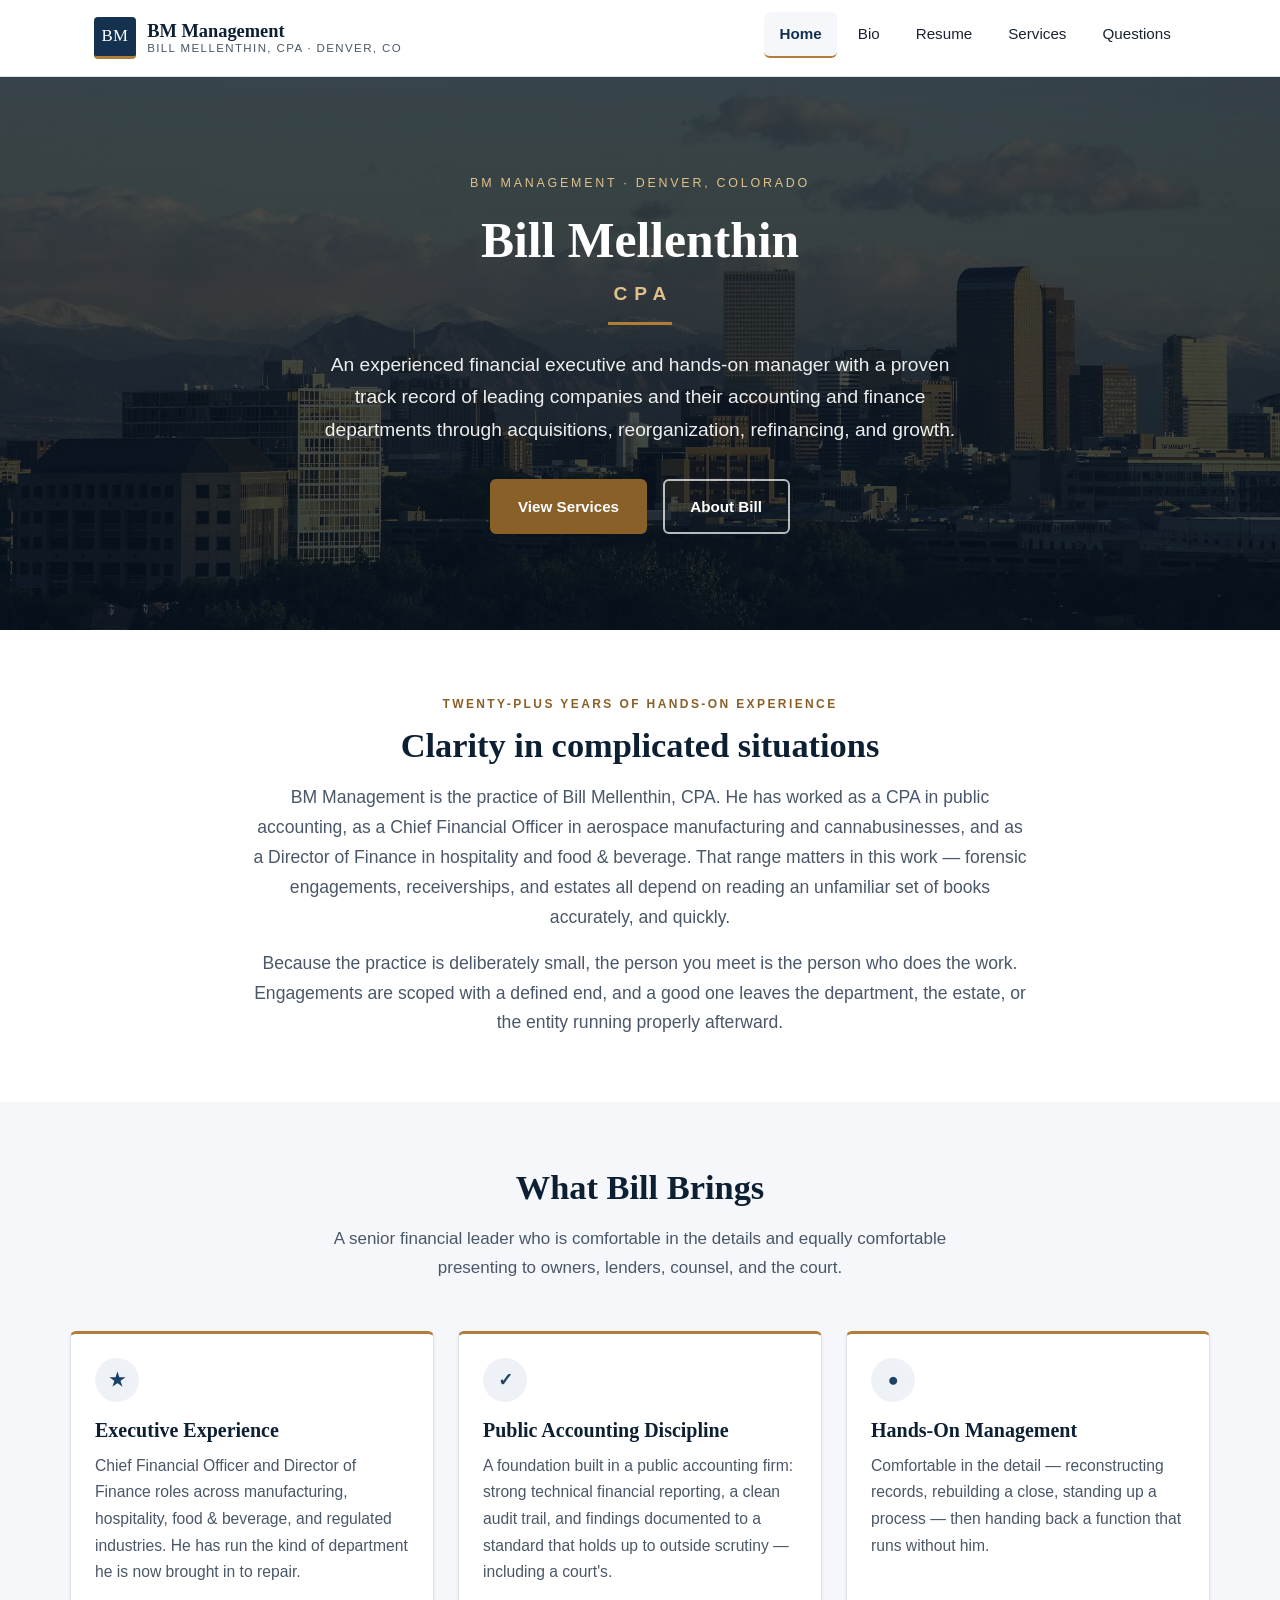
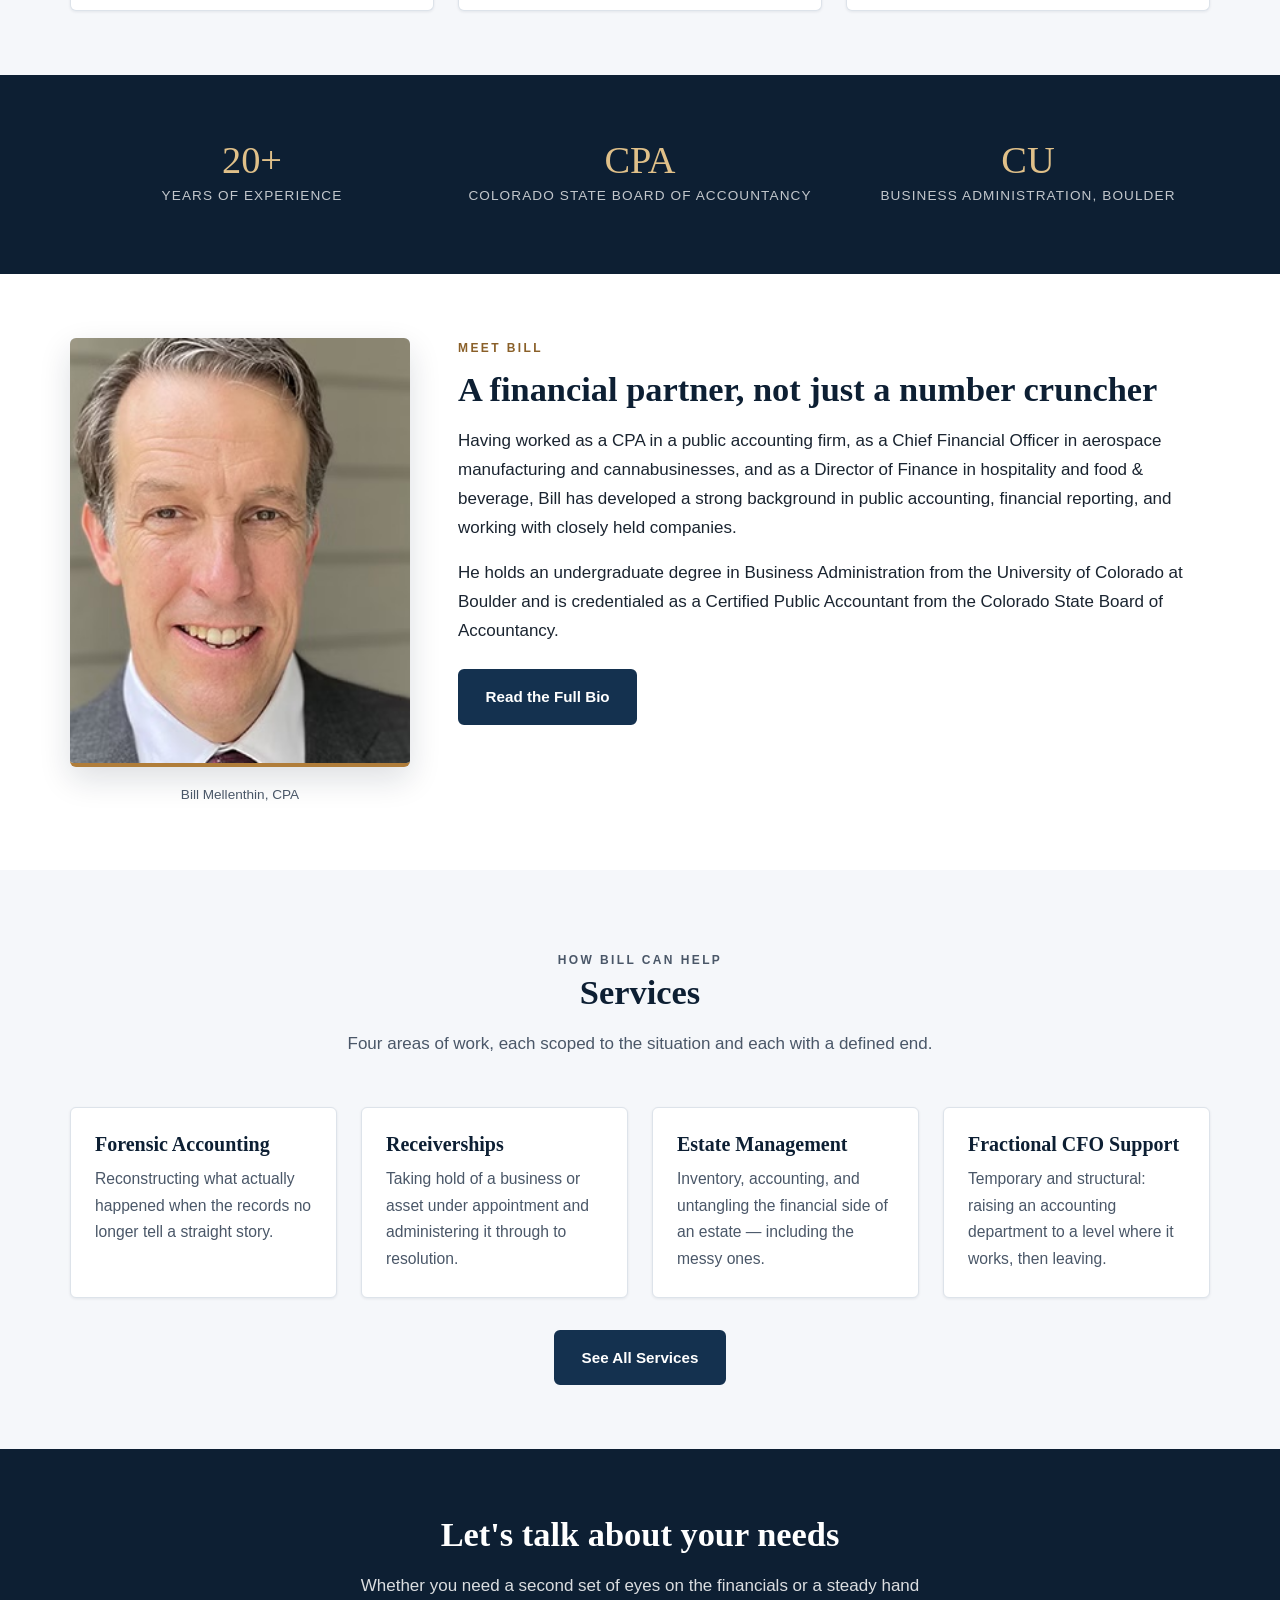
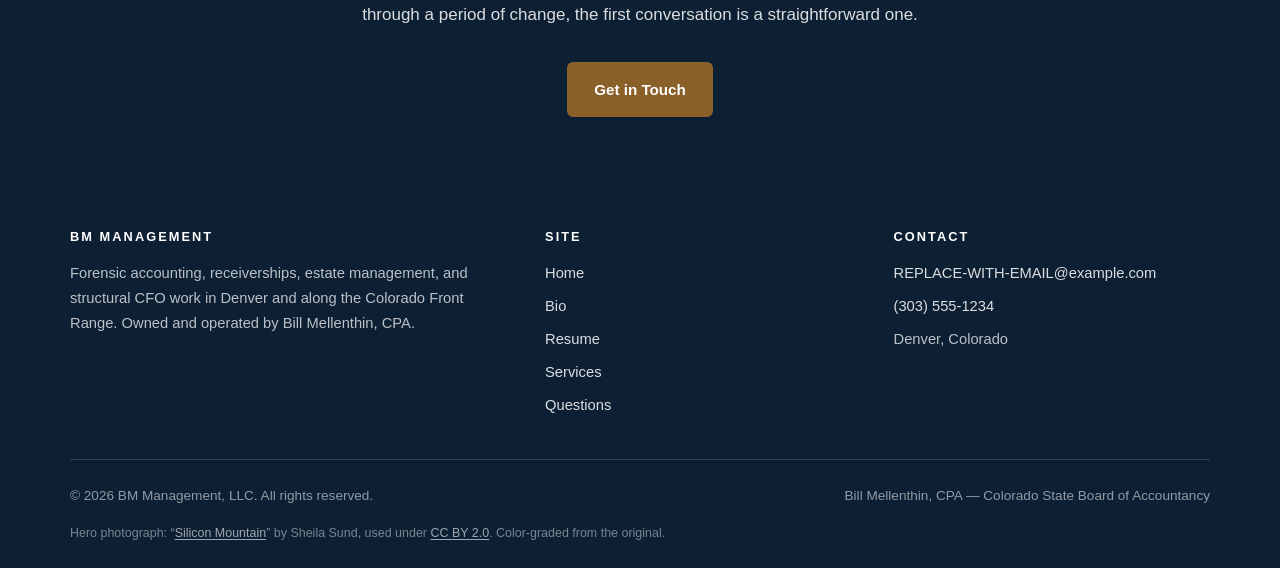
==== index.html @ ce3579af "Add files via upload" ====
<!DOCTYPE html>
<html lang="en">
<head>
  <meta charset="utf-8">
  <meta name="viewport" content="width=device-width, initial-scale=1">
  <title>BM Management &mdash; Bill Mellenthin, CPA | Denver, Colorado</title>
  <meta name="description" content="BM Management — financial leadership from Bill Mellenthin, CPA. Fractional CFO, controller, and financial reporting services for closely held companies in Denver and along the Colorado Front Range.">
  <link rel="stylesheet" href="assets/css/styles.css">
</head>
<body>

<a class="skip-link" href="#main">Skip to main content</a>

<!-- ===== Header (identical on all five pages) ===== -->
<header class="site-header">
  <div class="header-inner">
    <a class="brand" href="index.html">
      <span class="brand-mark" aria-hidden="true">BM</span>
      <span class="brand-text">
        <span class="brand-name">BM Management</span>
        <span class="brand-sub">Bill Mellenthin, CPA &middot; Denver, CO</span>
      </span>
    </a>

    <button class="nav-toggle" type="button" aria-expanded="false" aria-controls="site-nav" aria-label="Open menu">
      &#9776;
    </button>

    <nav class="site-nav" id="site-nav" aria-label="Main">
      <ul>
        <li><a href="index.html" aria-current="page">Home</a></li>
        <li><a href="bio.html">Bio</a></li>
        <li><a href="resume.html">Resume</a></li>
        <li><a href="services.html">Services</a></li>
        <li><a href="questions.html">Questions</a></li>
      </ul>
    </nav>
  </div>
</header>

<main id="main">

  <!-- ===== Hero ===== -->
  <section class="hero">
    <div class="hero-inner">
      <p class="hero-eyebrow">BM Management &middot; Denver, Colorado</p>
      <h1>Bill Mellenthin<span class="hero-cred">CPA</span></h1>
      <hr class="hero-rule">
      <p class="hero-lede">
        An experienced financial executive and hands-on manager with a proven track record of
        leading companies and their accounting and finance departments through acquisitions,
        reorganization, refinancing, and growth.
      </p>
      <div class="hero-actions">
        <a class="btn btn--primary" href="services.html">View Services</a>
        <a class="btn btn--outline" href="bio.html">About Bill</a>
      </div>
    </div>
  </section>

  <!-- ===== Intro ===== -->
  <section class="section">
    <div class="container--narrow" style="text-align:center;">
      <p class="eyebrow">Twenty-plus years of hands-on experience</p>
      <h2>Clarity in complicated situations</h2>
      <p style="color:var(--ink-soft); font-size:1.1rem;">
        BM Management is the practice of Bill Mellenthin, CPA. He has worked as a CPA in public
        accounting, as a Chief Financial Officer in aerospace manufacturing and cannabusinesses,
        and as a Director of Finance in hospitality and food &amp; beverage. That range matters
        in this work &mdash; forensic engagements, receiverships, and estates all depend on
        reading an unfamiliar set of books accurately, and quickly.
      </p>
      <p style="color:var(--ink-soft); font-size:1.1rem; margin-top:var(--s-2);">
        Because the practice is deliberately small, the person you meet is the person who does
        the work. Engagements are scoped with a defined end, and a good one leaves the
        department, the estate, or the entity running properly afterward.
      </p>
    </div>
  </section>

  <!-- ===== Three highlights ===== -->
  <section class="section section--tint">
    <div class="container">
      <div class="section-head">
        <h2>What Bill Brings</h2>
        <p>A senior financial leader who is comfortable in the details and equally comfortable presenting to owners, lenders, counsel, and the court.</p>
      </div>

      <div class="grid grid--3">
        <article class="card card--accent">
          <div class="card-icon" aria-hidden="true">&#9733;</div>
          <h3>Executive Experience</h3>
          <p>
            Chief Financial Officer and Director of Finance roles across manufacturing,
            hospitality, food &amp; beverage, and regulated industries. He has run the kind
            of department he is now brought in to repair.
          </p>
        </article>

        <article class="card card--accent">
          <div class="card-icon" aria-hidden="true">&#10003;</div>
          <h3>Public Accounting Discipline</h3>
          <p>
            A foundation built in a public accounting firm: strong technical financial
            reporting, a clean audit trail, and findings documented to a standard that
            holds up to outside scrutiny &mdash; including a court's.
          </p>
        </article>

        <article class="card card--accent">
          <div class="card-icon" aria-hidden="true">&#9679;</div>
          <h3>Hands-On Management</h3>
          <p>
            Comfortable in the detail &mdash; reconstructing records, rebuilding a close,
            standing up a process &mdash; then handing back a function that runs without
            him.
          </p>
        </article>
      </div>
    </div>
  </section>

  <!-- ===== Stats ===== -->
  <section class="section section--navy">
    <div class="container">
      <div class="stats">
        <div>
          <span class="stat-num">20+</span>
          <span class="stat-label">Years of Experience</span>
        </div>
        <div>
          <span class="stat-num">CPA</span>
          <span class="stat-label">Colorado State Board of Accountancy</span>
        </div>
        <div>
          <span class="stat-num">CU</span>
          <span class="stat-label">Business Administration, Boulder</span>
        </div>
      </div>
    </div>
  </section>

  <!-- ===== Portrait + short bio ===== -->
  <section class="section">
    <div class="container">
      <div class="media">
        <div>
          <div class="portrait-frame">
            <img src="assets/images/bill-mellenthin.jpg"
                 alt="Portrait of Bill Mellenthin, CPA">
          </div>
          <p class="portrait-caption">Bill Mellenthin, CPA</p>
        </div>

        <div>
          <p class="eyebrow">Meet Bill</p>
          <h2>A financial partner, not just a number cruncher</h2>
          <p>
            Having worked as a CPA in a public accounting firm, as a Chief Financial Officer in
            aerospace manufacturing and cannabusinesses, and as a Director of Finance in
            hospitality and food &amp; beverage, Bill has developed a strong background in public
            accounting, financial reporting, and working with closely held companies.
          </p>
          <p>
            He holds an undergraduate degree in Business Administration from the University of
            Colorado at Boulder and is credentialed as a Certified Public Accountant from the
            Colorado State Board of Accountancy.
          </p>
          <p style="margin-top:var(--s-3);">
            <a class="btn btn--navy" href="bio.html">Read the Full Bio</a>
          </p>
        </div>
      </div>
    </div>
  </section>

  <!-- ===== Services teaser ===== -->
  <section class="section section--tint">
    <div class="container">
      <div class="section-head">
        <p class="eyebrow">How Bill Can Help</p>
        <h2>Services</h2>
        <p>Four areas of work, each scoped to the situation and each with a defined end.</p>
      </div>

      <div class="grid grid--4">
        <article class="card">
          <h3>Forensic Accounting</h3>
          <p>Reconstructing what actually happened when the records no longer tell a straight story.</p>
        </article>
        <article class="card">
          <h3>Receiverships</h3>
          <p>Taking hold of a business or asset under appointment and administering it through to resolution.</p>
        </article>
        <article class="card">
          <h3>Estate Management</h3>
          <p>Inventory, accounting, and untangling the financial side of an estate &mdash; including the messy ones.</p>
        </article>
        <article class="card">
          <h3>Fractional CFO Support</h3>
          <p>Temporary and structural: raising an accounting department to a level where it works, then leaving.</p>
        </article>
      </div>

      <p style="text-align:center; margin-top:var(--s-4);">
        <a class="btn btn--navy" href="services.html">See All Services</a>
      </p>
    </div>
  </section>

  <!-- ===== CTA ===== -->
  <section class="section section--navy cta-band">
    <div class="container--narrow">
      <h2>Let's talk about your needs</h2>
      <p>
        Whether you need a second set of eyes on the financials or a steady hand through a
        period of change, the first conversation is a straightforward one.
      </p>
      <!-- TODO: replace with Bill's real email address -->
      <a class="btn btn--primary" href="mailto:REPLACE-WITH-EMAIL@example.com">Get in Touch</a>
    </div>
  </section>

</main>

<!-- ===== Footer (identical on all five pages) ===== -->
<footer class="site-footer">
  <div class="footer-grid">
    <div>
      <h4>BM Management</h4>
      <p>
        Forensic accounting, receiverships, estate management, and structural CFO
        work in Denver and along the Colorado Front Range. Owned and operated by
        Bill Mellenthin, CPA.
      </p>
    </div>
    <div>
      <h4>Site</h4>
      <ul>
        <li><a href="index.html">Home</a></li>
        <li><a href="bio.html">Bio</a></li>
        <li><a href="resume.html">Resume</a></li>
        <li><a href="services.html">Services</a></li>
        <li><a href="questions.html">Questions</a></li>
      </ul>
    </div>
    <div>
      <h4>Contact</h4>
      <ul>
        <!-- TODO: replace both placeholders with Bill's real contact details -->
        <li><a href="mailto:REPLACE-WITH-EMAIL@example.com">REPLACE-WITH-EMAIL@example.com</a></li>
        <li><a href="tel:+13035551234">(303) 555-1234</a></li>
        <li>Denver, Colorado</li>
      </ul>
    </div>
  </div>
  <div class="footer-bottom">
    <!-- TODO: confirm the exact registered name on the Colorado Secretary of
         State filing and match it here character for character. -->
    <span>&copy; 2026 BM Management, LLC. All rights reserved.</span>
    <span>Bill Mellenthin, CPA &mdash; Colorado State Board of Accountancy</span>
  </div>
  <p class="photo-credit">
    Hero photograph: &ldquo;<a href="https://commons.wikimedia.org/wiki/File:Silicon_Mountain.jpg">Silicon Mountain</a>&rdquo;
    by Sheila Sund, used under <a href="https://creativecommons.org/licenses/by/2.0/">CC BY 2.0</a>. Color-graded from the original.
  </p>
</footer>

<script src="assets/js/main.js"></script>
</body>
</html>
---- assets/css/styles.css ----
/* ==========================================================================
   Bill Mellenthin, CPA — site styles
   Single stylesheet shared by all five pages.
   Sections: 1 Tokens · 2 Base · 3 Header/Nav · 4 Hero · 5 Layout · 6 Components
             7 Page-specific · 8 Footer · 9 Responsive · 10 Accessibility
   ========================================================================== */

/* --------------------------------------------------------------------------
   1. Design tokens — change colors/spacing here and the whole site follows
   -------------------------------------------------------------------------- */
:root {
  /* Brand palette */
  --navy-900: #0d1f33;
  --navy-800: #14314f;
  --navy-700: #1c4166;
  --navy-600: #275a86;
  /* Bronze/gold. Three weights, each with a checked contrast job:
     --accent     decorative only (rules, borders, dots) — 3.6:1 on white,
                  fine for non-text but NOT safe for small text
     --accent-dk  the text/button weight — 5.6:1 on white, passes AA
     --accent-lt  for use on dark — 9.6:1 on --navy-900, and 5.1:1 or better
                  on the hero photo at every tested viewport width */
  --accent:     #b07d3a;
  --accent-dk:  #8a6029;
  --accent-dkr: #6d4b20;   /* hover state for accent-dk */
  /* Lightened from #d9b478 on 2026-08-10. Measured against the actual rendered
     hero (not a model), the old value put the hero eyebrow at 4.46:1 — just
     under the 4.5 AA threshold for small text. This value clears it. */
  --accent-lt:  #e0c089;

  /* Neutrals */
  --ink:        #1a2430;   /* body text */
  --ink-soft:   #4a5768;   /* secondary text */
  --line:       #dde3ea;
  --surface:    #ffffff;
  --surface-2:  #f5f7fa;
  --surface-3:  #eef2f7;

  /* Typography */
  --font-serif: "Iowan Old Style", "Palatino Linotype", Palatino, "Book Antiqua", Georgia, serif;
  --font-sans:  -apple-system, BlinkMacSystemFont, "Segoe UI", Roboto, "Helvetica Neue", Arial, sans-serif;

  /* Spacing scale */
  --s-1: 0.5rem;
  --s-2: 1rem;
  --s-3: 1.5rem;
  --s-4: 2rem;
  --s-5: 3rem;
  --s-6: 4rem;
  --s-7: 6rem;

  /* Other */
  --radius: 6px;
  --shadow-sm: 0 1px 3px rgba(13, 31, 51, 0.08);
  --shadow-md: 0 4px 16px rgba(13, 31, 51, 0.10);
  --shadow-lg: 0 12px 32px rgba(13, 31, 51, 0.14);
  --maxw: 1140px;
  --maxw-narrow: 780px;
}

/* --------------------------------------------------------------------------
   2. Base
   -------------------------------------------------------------------------- */
*, *::before, *::after { box-sizing: border-box; }

html { scroll-behavior: smooth; }

body {
  margin: 0;
  font-family: var(--font-sans);
  font-size: 1.0625rem;      /* 17px — comfortable default */
  line-height: 1.7;
  color: var(--ink);
  background: var(--surface);
  -webkit-font-smoothing: antialiased;
}

h1, h2, h3, h4 {
  font-family: var(--font-serif);
  color: var(--navy-900);
  line-height: 1.25;
  margin: 0 0 var(--s-2);
  font-weight: 600;
}

h1 { font-size: clamp(2.1rem, 4.5vw, 3.1rem); }
h2 { font-size: clamp(1.6rem, 3vw, 2.15rem); }
h3 { font-size: 1.25rem; }
h4 { font-size: 1.05rem; }

p  { margin: 0 0 var(--s-2); }
p:last-child { margin-bottom: 0; }

a { color: var(--navy-600); text-decoration-thickness: 1px; text-underline-offset: 2px; }
a:hover { color: var(--accent-dk); }

img { max-width: 100%; height: auto; display: block; }

ul, ol { margin: 0 0 var(--s-2); padding-left: 1.25rem; }
li { margin-bottom: 0.35rem; }

hr { border: 0; border-top: 1px solid var(--line); margin: var(--s-4) 0; }

/* --------------------------------------------------------------------------
   3. Header + navigation
   -------------------------------------------------------------------------- */
.site-header {
  position: sticky;
  top: 0;
  z-index: 50;
  background: rgba(255, 255, 255, 0.96);
  backdrop-filter: saturate(180%) blur(8px);
  border-bottom: 1px solid var(--line);
}

.header-inner {
  max-width: var(--maxw);
  margin: 0 auto;
  padding: 0 var(--s-3);
  display: flex;
  align-items: center;
  justify-content: space-between;
  min-height: 76px;
  gap: var(--s-3);
}

.brand {
  display: flex;
  align-items: center;
  gap: 0.7rem;
  text-decoration: none;
  color: inherit;
}
.brand:hover { color: inherit; }

.brand-mark {
  width: 42px; height: 42px;
  flex: 0 0 42px;
  border-radius: 4px;
  background: var(--navy-800);
  color: #fff;
  font-family: var(--font-serif);
  font-size: 1.05rem;
  letter-spacing: 0.02em;
  display: grid;
  place-items: center;
  border-bottom: 3px solid var(--accent);
}

.brand-text { display: flex; flex-direction: column; line-height: 1.2; }
.brand-name {
  font-family: var(--font-serif);
  font-size: 1.15rem;
  font-weight: 600;
  color: var(--navy-900);
}
.brand-sub {
  font-size: 0.72rem;
  letter-spacing: 0.12em;
  text-transform: uppercase;
  color: var(--ink-soft);
}

.nav-toggle {
  display: none;
  background: none;
  border: 1px solid var(--line);
  border-radius: var(--radius);
  padding: 0.55rem 0.7rem;
  cursor: pointer;
  color: var(--navy-800);
  font-size: 1.15rem;
  line-height: 1;
}

.site-nav ul {
  list-style: none;
  display: flex;
  gap: 0.35rem;
  margin: 0;
  padding: 0;
}

.site-nav a {
  display: block;
  padding: 0.55rem 0.95rem;
  border-radius: var(--radius);
  text-decoration: none;
  color: var(--ink);
  font-size: 0.95rem;
  font-weight: 500;
  border-bottom: 2px solid transparent;
  transition: background-color 0.15s ease, color 0.15s ease;
}

.site-nav a:hover { background: var(--surface-2); color: var(--navy-700); }

/* The current page carries the same filled background as the hover state, so
   it reads as "you are here" without needing to be hovered. The bronze
   underline stays on top of it: background alone would leave the current page
   indistinguishable from whatever the mouse happens to be resting on, and
   would be invisible to anyone who can't perceive the fill. */
.site-nav a[aria-current="page"] {
  background: var(--surface-2);
  color: var(--navy-800);
  border-bottom-color: var(--accent);
  font-weight: 600;
}

/* Hovering the page you're already on still gives feedback — one step darker. */
.site-nav a[aria-current="page"]:hover {
  background: var(--surface-3);
  color: var(--navy-800);
}

/* --------------------------------------------------------------------------
   4. Hero
   -------------------------------------------------------------------------- */
.hero {
  position: relative;
  /* Photograph: "Silicon Mountain" by Sheila Sund, CC BY 2.0 (see footer credit).
     The file has been colour-graded before upload — a graduated ND on the sky
     and, more importantly, a highlight rolloff on the sunlit tower faces, which
     were blown to pure white and were the real obstacle to legible text.

     The overlay gets HEAVIER toward the bottom, which is the opposite of the
     usual instinct: the sky is already graded down, while the brightest pixels
     in the frame are the lit buildings in the lower half.

     The top stop was raised from 0.55 to 0.64 on 2026-08-10: measured against
     the REAL RENDER (not a model), the gold eyebrow near the top of the hero
     was landing at 4.24:1 on wide viewports — under the 4.5 AA threshold.

     HOW TO VERIFY THIS PROPERLY: render the page twice, once normally and once
     with `.hero-inner *{visibility:hidden}`, and read background luminance from
     the text-hidden copy. Sampling the normal render alone is WRONG — the
     anti-aliased edges of the glyphs get counted as background and the numbers
     come out nonsensical (white text appearing to sit on white).
     Measured figures are in docs/ACCESSIBILITY-AND-FUTURE-IDEAS.txt.
     If this photo is ever swapped, re-measure the same way. */
  background-image:
    linear-gradient(
      rgba(8, 20, 35, 0.64) 0%,
      rgba(8, 20, 35, 0.70) 50%,
      rgba(8, 20, 35, 0.76) 100%),
    url("../images/hero-denver-rockies.jpg");
  background-size: cover;
  background-position: center 58%;
  color: #fff;
  padding: var(--s-7) var(--s-3);
  text-align: center;
}

.hero-inner { max-width: 820px; margin: 0 auto; }

.hero-eyebrow {
  font-size: 0.78rem;
  letter-spacing: 0.22em;
  text-transform: uppercase;
  color: var(--accent-lt);
  margin-bottom: var(--s-2);
}

.hero h1 { color: #fff; margin-bottom: var(--s-2); }

/* "CPA" sits on its own line beneath the name. Letterspaced so three letters
   still carry weight at this size.
   The text-indent matters: letter-spacing adds trailing space after the LAST
   letter too, which drags centered text visibly off-centre. Indenting by the
   same amount puts it back. */
.hero h1 .hero-cred {
  display: block;
  margin-top: 0.6rem;
  font-family: var(--font-sans);
  font-size: clamp(1rem, 1.8vw, 1.2rem);
  font-weight: 600;
  letter-spacing: 0.36em;
  text-indent: 0.36em;
  text-transform: uppercase;
  color: var(--accent-lt);
}

.hero-rule {
  width: 64px;
  height: 3px;
  background: var(--accent);
  margin: var(--s-2) auto var(--s-3);
  border: 0;
}

.hero-lede {
  font-size: clamp(1.05rem, 2vw, 1.2rem);
  color: rgba(255, 255, 255, 0.92);
  max-width: 640px;
  margin: 0 auto var(--s-4);
}

.hero-actions {
  display: flex;
  flex-wrap: wrap;
  gap: var(--s-2);
  justify-content: center;
}

/* Slim hero used on interior pages */
.page-hero {
  background: var(--navy-900);
  background-image: linear-gradient(135deg, var(--navy-900), var(--navy-700));
  color: #fff;
  padding: var(--s-6) var(--s-3) var(--s-5);
  text-align: center;
}
.page-hero h1 { color: #fff; margin-bottom: 0.35rem; }
.page-hero p {
  color: rgba(255, 255, 255, 0.85);
  max-width: 640px;
  margin: var(--s-2) auto 0;
}
.page-hero .hero-rule { margin-bottom: 0; }

/* --------------------------------------------------------------------------
   5. Layout
   -------------------------------------------------------------------------- */
.section { padding: var(--s-6) var(--s-3); }
.section--tint { background: var(--surface-2); }
.section--navy { background: var(--navy-900); color: rgba(255,255,255,0.9); }
.section--navy h2 { color: #fff; }

.container { max-width: var(--maxw); margin: 0 auto; }
.container--narrow { max-width: var(--maxw-narrow); margin: 0 auto; }

.section-head { text-align: center; margin-bottom: var(--s-5); }
.section-head p {
  color: var(--ink-soft);
  max-width: 640px;
  margin: var(--s-2) auto 0;
}

.eyebrow {
  font-size: 0.75rem;
  letter-spacing: 0.2em;
  text-transform: uppercase;
  color: var(--accent-dk);
  font-weight: 600;
  margin-bottom: 0.6rem;
}

.grid { display: grid; gap: var(--s-3); }
.grid--2 { grid-template-columns: repeat(2, 1fr); }
.grid--3 { grid-template-columns: repeat(3, 1fr); }
.grid--4 { grid-template-columns: repeat(4, 1fr); }

/* --------------------------------------------------------------------------
   6. Components
   -------------------------------------------------------------------------- */

/* Buttons */
.btn {
  display: inline-block;
  padding: 0.8rem 1.6rem;
  border-radius: var(--radius);
  font-size: 0.95rem;
  font-weight: 600;
  text-decoration: none;
  border: 2px solid transparent;
  cursor: pointer;
  transition: background-color 0.15s ease, color 0.15s ease, border-color 0.15s ease;
}

/* Uses --accent-dk, not --accent: white on --accent is only 3.6:1 and the
   button label is small bold text, which needs 4.5:1. */
.btn--primary { background: var(--accent-dk); border-color: var(--accent-dk); color: #fff; }
.btn--primary:hover { background: var(--accent-dkr); border-color: var(--accent-dkr); color: #fff; }

.btn--outline { background: transparent; border-color: rgba(255,255,255,0.7); color: #fff; }
.btn--outline:hover { background: rgba(255,255,255,0.12); color: #fff; border-color: #fff; }

.btn--navy { background: var(--navy-800); border-color: var(--navy-800); color: #fff; }
.btn--navy:hover { background: var(--navy-700); border-color: var(--navy-700); color: #fff; }

/* Cards */
.card {
  background: var(--surface);
  border: 1px solid var(--line);
  border-radius: var(--radius);
  padding: var(--s-3);
  box-shadow: var(--shadow-sm);
}

.card--accent { border-top: 3px solid var(--accent); }

.card h3 { margin-bottom: 0.6rem; }
.card p { color: var(--ink-soft); font-size: 0.98rem; }

.card-icon {
  width: 44px; height: 44px;
  border-radius: 50%;
  background: var(--surface-3);
  color: var(--navy-700);
  display: grid;
  place-items: center;
  font-family: var(--font-serif);
  font-size: 1.15rem;
  font-weight: 600;
  margin-bottom: var(--s-2);
}

/* Stat strip */
.stats {
  display: grid;
  grid-template-columns: repeat(3, 1fr);
  gap: var(--s-3);
  text-align: center;
}
.stat-num {
  font-family: var(--font-serif);
  font-size: 2.4rem;
  color: var(--accent-lt);
  line-height: 1.1;
  display: block;
}
.stat-label {
  font-size: 0.85rem;
  letter-spacing: 0.08em;
  text-transform: uppercase;
  color: rgba(255,255,255,0.75);
}

/* Two-column media block */
.media {
  display: grid;
  grid-template-columns: 340px 1fr;
  gap: var(--s-5);
  align-items: start;
}

.portrait-frame {
  border-radius: var(--radius);
  overflow: hidden;
  box-shadow: var(--shadow-lg);
  border-bottom: 4px solid var(--accent);
  background: var(--surface-3);
}
.portrait-frame img {
  width: 100%;
  aspect-ratio: 4 / 5;
  object-fit: cover;
  /* the source photo is a wide crop — pull focus onto the face */
  object-position: center 22%;
}

.portrait-caption {
  margin-top: var(--s-2);
  font-size: 0.85rem;
  color: var(--ink-soft);
  text-align: center;
}

/* Fact list (label / value rows) */
.facts { margin: 0; }
.facts div {
  display: flex;
  gap: var(--s-2);
  padding: 0.7rem 0;
  border-bottom: 1px solid var(--line);
  font-size: 0.95rem;
}
.facts div:last-child { border-bottom: 0; }
.facts dt {
  flex: 0 0 40%;
  font-weight: 600;
  color: var(--navy-800);
}
.facts dd { margin: 0; color: var(--ink-soft); }

/* Callout / note */
.note {
  background: #fdf6e9;
  border-left: 4px solid var(--accent);
  border-radius: 0 var(--radius) var(--radius) 0;
  padding: var(--s-2) var(--s-3);
  font-size: 0.95rem;
  color: #6b512a;
}
.note strong { color: #4d3a1c; }

/* Pills / tags */
.pills { display: flex; flex-wrap: wrap; gap: 0.5rem; padding: 0; margin: 0; list-style: none; }
.pills li {
  background: var(--surface-3);
  border: 1px solid var(--line);
  border-radius: 999px;
  padding: 0.35rem 0.9rem;
  font-size: 0.85rem;
  color: var(--navy-800);
  margin: 0;
}

/* CTA band */
.cta-band { text-align: center; }
.cta-band h2 { color: #fff; }
.cta-band p { color: rgba(255,255,255,0.85); max-width: 560px; margin: 0 auto var(--s-4); }

/* --------------------------------------------------------------------------
   7. Page-specific
   -------------------------------------------------------------------------- */

/* Resume — timeline */
.resume-actions {
  display: flex;
  gap: var(--s-2);
  flex-wrap: wrap;
  justify-content: center;
  margin-bottom: var(--s-5);
}

.timeline { position: relative; padding-left: var(--s-4); }
.timeline::before {
  content: "";
  position: absolute;
  left: 6px; top: 6px; bottom: 6px;
  width: 2px;
  background: var(--line);
}

.job { position: relative; margin-bottom: var(--s-5); }
.job:last-child { margin-bottom: 0; }
.job::before {
  content: "";
  position: absolute;
  left: calc(-1 * var(--s-4) + 1px);
  top: 8px;
  width: 12px; height: 12px;
  border-radius: 50%;
  background: var(--accent);
  border: 2px solid var(--surface);
  box-shadow: 0 0 0 2px var(--line);
}

.job-head {
  display: flex;
  flex-wrap: wrap;
  align-items: baseline;
  justify-content: space-between;
  gap: 0.5rem;
  margin-bottom: 0.15rem;
}
.job h3 { margin: 0; }
.job-dates {
  font-size: 0.85rem;
  color: var(--ink-soft);
  white-space: nowrap;
  font-variant-numeric: tabular-nums;
}
.job-org {
  color: var(--accent-dk);
  font-weight: 600;
  font-size: 0.95rem;
  margin-bottom: 0.6rem;
}
.job ul { color: var(--ink-soft); font-size: 0.97rem; }

/* Services */
.service-list { display: grid; gap: var(--s-3); grid-template-columns: repeat(2, 1fr); }
.service h3 { display: flex; align-items: baseline; gap: 0.6rem; }
.service h3 .num {
  font-size: 0.8rem;
  color: var(--accent-dk);   /* small text — needs the darker weight */
  font-family: var(--font-sans);
  font-weight: 700;
  letter-spacing: 0.08em;
}
.service ul { font-size: 0.95rem; color: var(--ink-soft); margin-top: 0.6rem; margin-bottom: 0; }

/* FAQ — <details>/<summary>, works without JavaScript */
.faq { border-top: 1px solid var(--line); }

.faq details {
  border-bottom: 1px solid var(--line);
}

.faq summary {
  cursor: pointer;
  padding: var(--s-3) 2.5rem var(--s-3) 0;
  position: relative;
  font-family: var(--font-serif);
  font-size: 1.1rem;
  font-weight: 600;
  color: var(--navy-900);
  list-style: none;
}
.faq summary::-webkit-details-marker { display: none; }

.faq summary::after {
  content: "+";
  position: absolute;
  right: 0.5rem;
  top: 50%;
  transform: translateY(-50%);
  font-family: var(--font-sans);
  font-size: 1.5rem;
  font-weight: 400;
  color: var(--accent);
  line-height: 1;
}
.faq details[open] summary::after { content: "\2013"; }

.faq summary:hover { color: var(--navy-600); }

.faq .faq-body {
  padding: 0 2.5rem var(--s-3) 0;
  color: var(--ink-soft);
  font-size: 0.98rem;
}

.faq-group-title {
  margin-top: var(--s-5);
  margin-bottom: var(--s-1);
  padding-bottom: 0.5rem;
}
.faq-group-title:first-of-type { margin-top: 0; }

/* --------------------------------------------------------------------------
   8. Footer
   -------------------------------------------------------------------------- */
.site-footer {
  background: var(--navy-900);
  color: rgba(255,255,255,0.72);
  padding: var(--s-5) var(--s-3) var(--s-3);
  font-size: 0.92rem;
}

.footer-grid {
  max-width: var(--maxw);
  margin: 0 auto;
  display: grid;
  grid-template-columns: 1.4fr 1fr 1fr;
  gap: var(--s-4);
}

.site-footer h4 {
  color: #fff;
  font-size: 0.8rem;
  letter-spacing: 0.16em;
  text-transform: uppercase;
  font-family: var(--font-sans);
  font-weight: 700;
  margin-bottom: var(--s-2);
}

.site-footer a { color: rgba(255,255,255,0.85); text-decoration: none; }
.site-footer a:hover { color: var(--accent-lt); text-decoration: underline; }

.site-footer ul { list-style: none; padding: 0; margin: 0; }
.site-footer li { margin-bottom: 0.5rem; }

.footer-bottom {
  max-width: var(--maxw);
  margin: var(--s-4) auto 0;
  padding-top: var(--s-3);
  border-top: 1px solid rgba(255,255,255,0.14);
  display: flex;
  flex-wrap: wrap;
  gap: var(--s-2);
  justify-content: space-between;
  font-size: 0.85rem;
  color: rgba(255,255,255,0.55);
}

/* Photo credit. The hero image is CC BY 2.0, which REQUIRES attribution —
   this line is a licence condition, not decoration. If the hero photo is
   ever replaced with one that needs no credit, remove it then and not before. */
.photo-credit {
  max-width: var(--maxw);
  margin: var(--s-2) auto 0;
  font-size: 0.78rem;
  color: rgba(255,255,255,0.45);
}
.photo-credit a { color: rgba(255,255,255,0.6); text-decoration: underline; }
.photo-credit a:hover { color: var(--accent-lt); }

/* --------------------------------------------------------------------------
   9. Responsive
   -------------------------------------------------------------------------- */
@media (max-width: 900px) {
  .media { grid-template-columns: 1fr; gap: var(--s-4); }
  .portrait-frame { max-width: 320px; margin: 0 auto; }
  .grid--3, .grid--4 { grid-template-columns: repeat(2, 1fr); }
  .footer-grid { grid-template-columns: 1fr 1fr; }
}

/* Phones and small tablets get a 1100px-wide copy of the hero photo
   (55KB instead of 153KB). Same grading, same overlay, same contrast. */
@media (max-width: 800px) {
  .hero {
    background-image:
      linear-gradient(
        rgba(8, 20, 35, 0.64) 0%,
        rgba(8, 20, 35, 0.70) 50%,
        rgba(8, 20, 35, 0.76) 100%),
      url("../images/hero-denver-rockies-small.jpg");
  }
}

@media (max-width: 760px) {
  .nav-toggle { display: block; }

  .site-nav {
    display: none;
    position: absolute;
    top: 100%;
    left: 0;
    right: 0;
    background: var(--surface);
    border-bottom: 1px solid var(--line);
    box-shadow: var(--shadow-md);
    padding: var(--s-2);
  }
  .site-nav.is-open { display: block; }

  .site-nav ul { flex-direction: column; gap: 0; }
  .site-nav a {
    padding: 0.85rem 0.75rem;
    border-radius: 0;
    border-bottom: 1px solid var(--line);
  }
  .site-nav li:last-child a { border-bottom: 0; }
  .site-nav a[aria-current="page"] {
    background: var(--surface-2);
    border-left: 3px solid var(--accent);
    border-bottom-color: var(--line);
  }

  .header-inner { position: relative; min-height: 68px; }

  .hero { padding: var(--s-6) var(--s-3); }
  .section { padding: var(--s-5) var(--s-3); }

  .grid--2, .grid--3, .grid--4, .service-list { grid-template-columns: 1fr; }
  .stats { grid-template-columns: 1fr; gap: var(--s-4); }
  .footer-grid { grid-template-columns: 1fr; }
  .facts div { flex-direction: column; gap: 0.15rem; }
  .facts dt { flex: none; }
  .hero-actions .btn { width: 100%; max-width: 320px; }
}

@media (max-width: 420px) {
  .brand-sub { display: none; }
}

/* --------------------------------------------------------------------------
   10. Accessibility helpers
   (Groundwork now — see docs/ACCESSIBILITY-AND-FUTURE-IDEAS.txt for the
    full ADA/WCAG pass we plan to do later.)
   -------------------------------------------------------------------------- */
.skip-link {
  position: absolute;
  left: -9999px;
  top: 0;
  background: var(--navy-900);
  color: #fff;
  padding: 0.75rem 1.25rem;
  z-index: 100;
  border-radius: 0 0 var(--radius) 0;
}
.skip-link:focus {
  left: 0;
  color: #fff;
}

/* Visible keyboard focus everywhere */
a:focus-visible,
button:focus-visible,
summary:focus-visible,
[tabindex]:focus-visible {
  outline: 3px solid var(--accent);
  outline-offset: 2px;
  border-radius: 2px;
}

.hero a:focus-visible,
.site-footer a:focus-visible,
.section--navy a:focus-visible {
  outline-color: var(--accent-lt);
}

/* Screen-reader-only text */
.visually-hidden {
  position: absolute;
  width: 1px; height: 1px;
  padding: 0; margin: -1px;
  overflow: hidden;
  clip: rect(0 0 0 0);
  white-space: nowrap;
  border: 0;
}

@media (prefers-reduced-motion: reduce) {
  html { scroll-behavior: auto; }
  *, *::before, *::after {
    animation-duration: 0.01ms !important;
    transition-duration: 0.01ms !important;
  }
}

/* --------------------------------------------------------------------------
   Print — makes the Resume page print/save-to-PDF cleanly
   -------------------------------------------------------------------------- */
@media print {
  .site-header, .site-footer, .page-hero, .resume-actions, .note, .skip-link { display: none !important; }
  body { font-size: 11pt; color: #000; }
  .section { padding: 0; }
  .job { page-break-inside: avoid; }
  a { color: #000; text-decoration: none; }
}
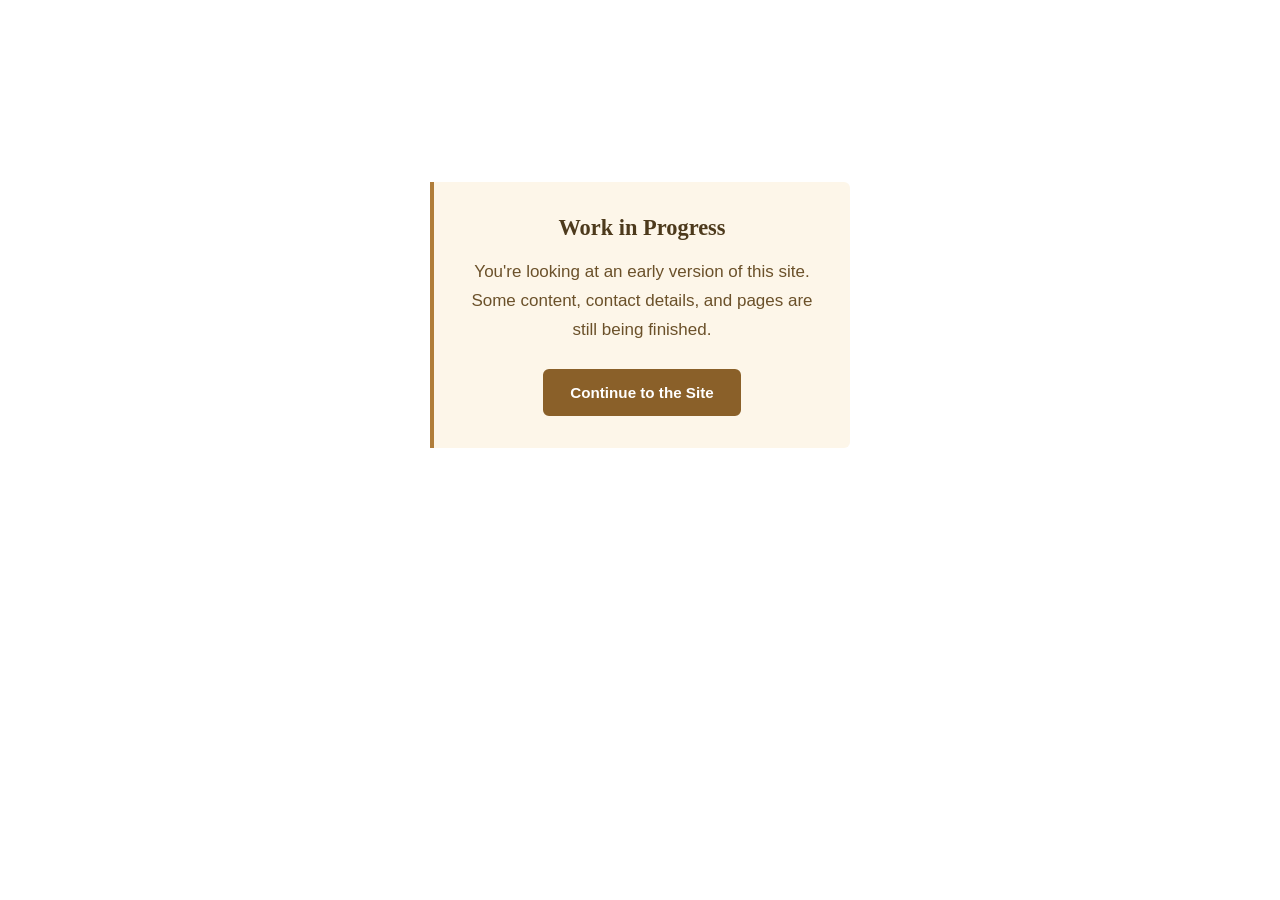
==== commit 3010f24c: "Rebuild: BM Management niche positioning, current site Local working copy as the new source of truth" ====
--- a/index.html
+++ b/index.html
@@ -2,6 +2,8 @@
 <html lang="en">
 <head>
   <meta charset="utf-8">
+  <!-- TEMPORARY WORK-IN-PROGRESS NOTICE — delete this line and the one below to remove. See assets/js/notice.js -->
+  <script src="assets/js/notice.js"></script><script>noticeEnforce();</script>
   <meta name="viewport" content="width=device-width, initial-scale=1">
   <title>BM Management &mdash; Bill Mellenthin, CPA | Denver, Colorado</title>
   <meta name="description" content="BM Management — financial leadership from Bill Mellenthin, CPA. Fractional CFO, controller, and financial reporting services for closely held companies in Denver and along the Colorado Front Range.">
